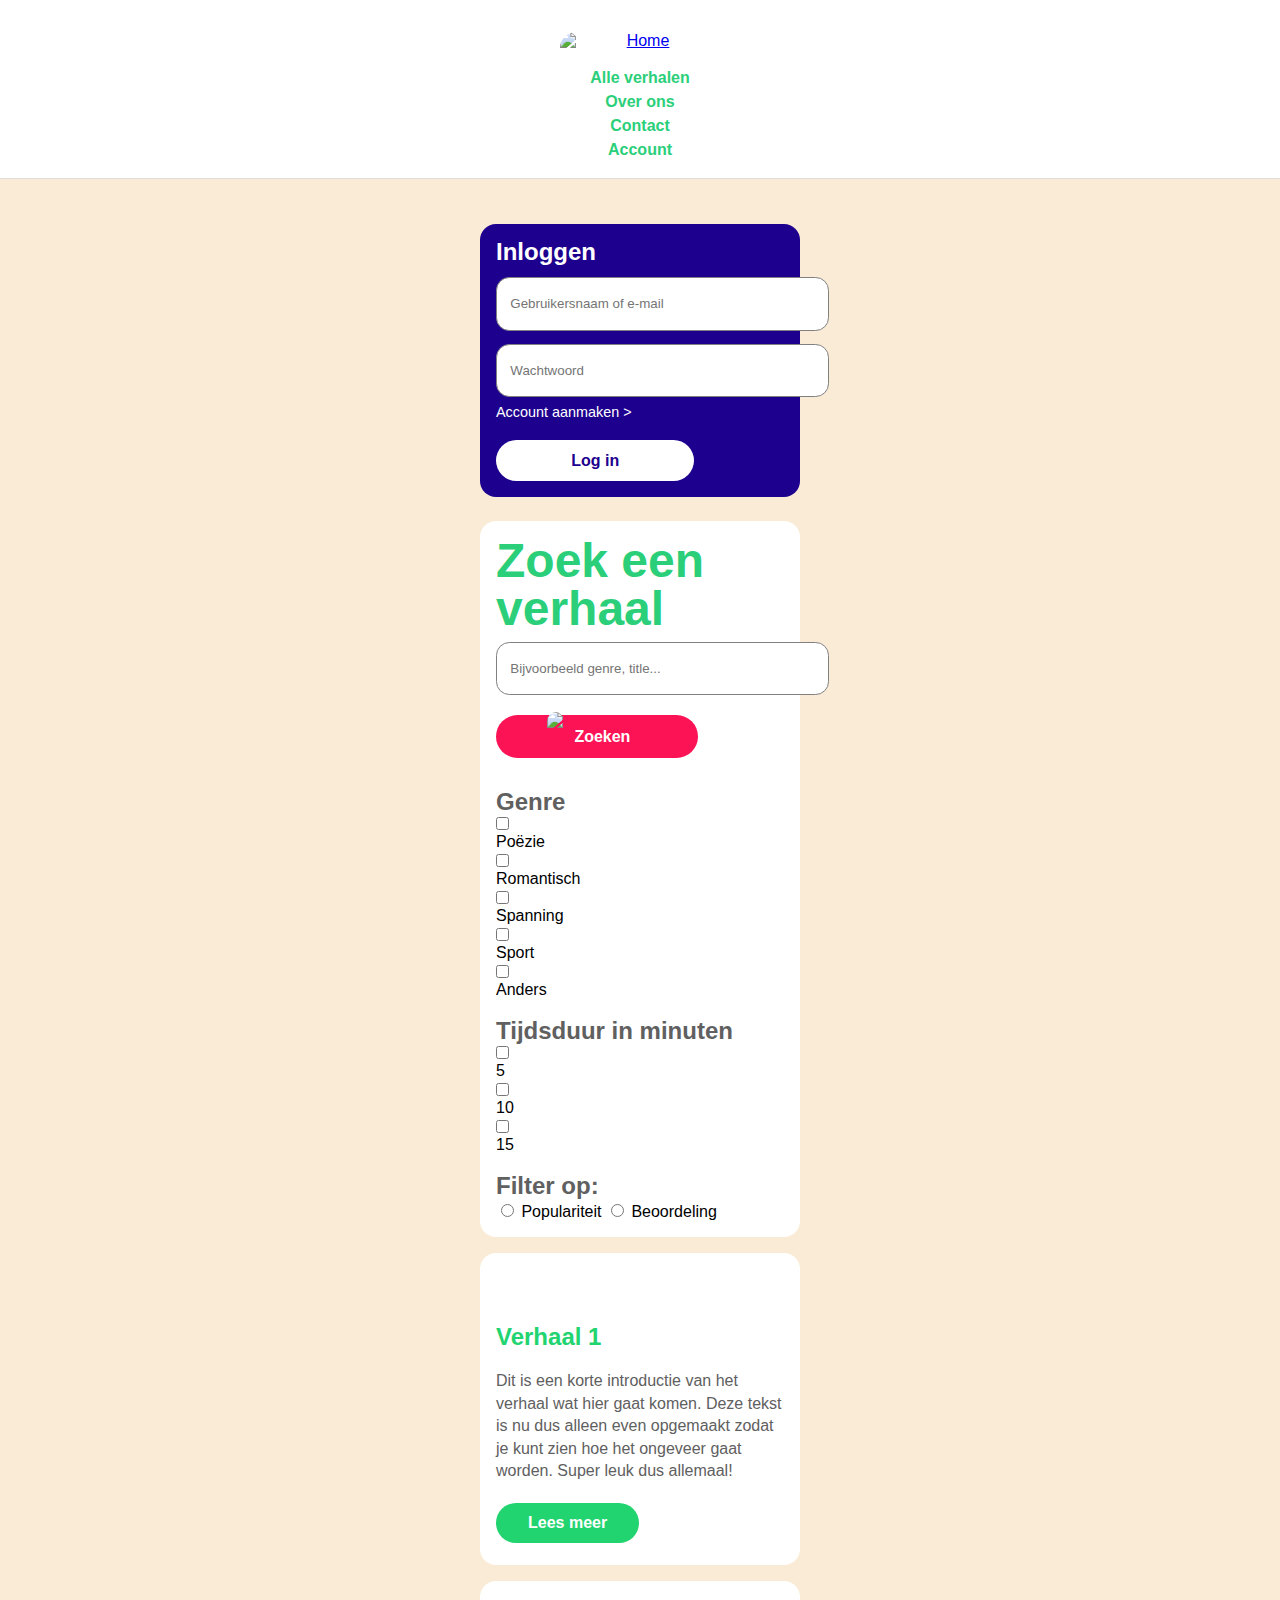
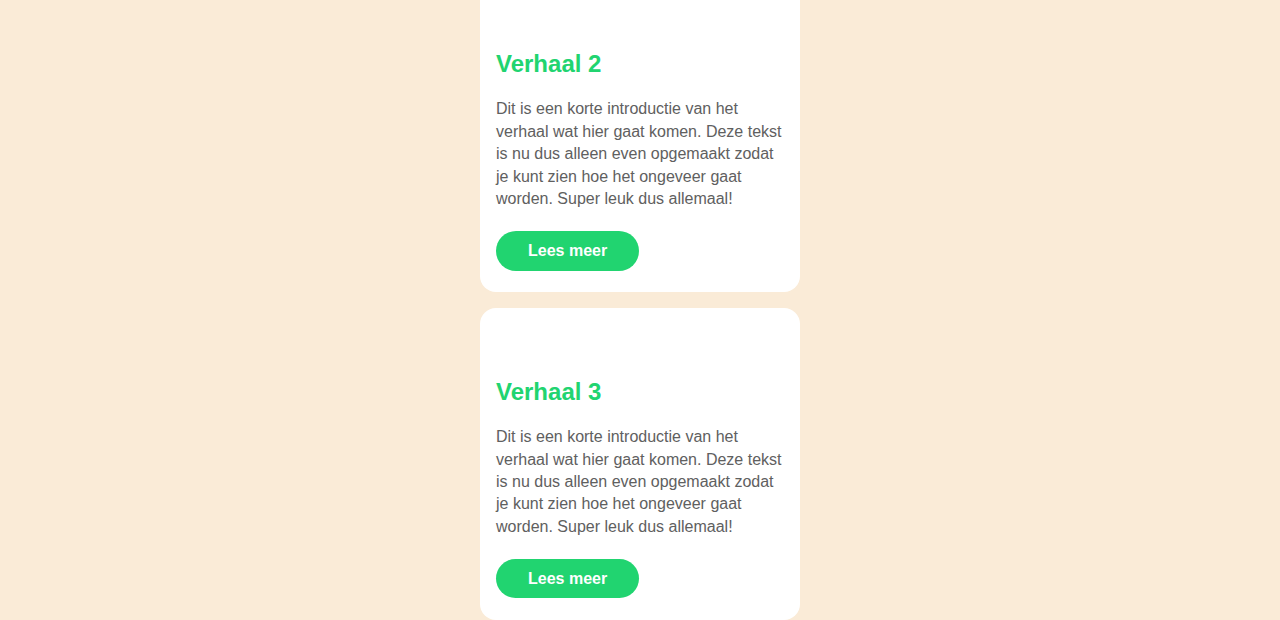
==== www/index.html @ 0d4629fc "Transavia verhalen" ====
<!DOCTYPE html>
<html lang="en">

<head>
    <meta charset="UTF-8">
    <meta name="viewport" content="width=device-width, initial-scale=1">
    <title>Home</title>
    <link rel="stylesheet" href="styles/style.css">
</head>

<body>

    <header>
        <nav>
            <ul>
                <a href="#"><img class=logo src="https://www.transavia.com/static/img/logos/transavia-logo.svg" alt="Home"></a>
                <li><a class=nav href="#">Alle verhalen</a></li>
                <li><a class=nav href="#">Over ons</a></li>
                <li><a class=nav href="#">Contact</a></li>
                <li><a class=nav href="#">Account</a></li>
            </ul>
        </nav>

        <form class=inloggen action="#">
            <label class=inloglabel for="gebruikersnaam">Inloggen
                <input class=gebruikersnaam type="text" placeholder="Gebruikersnaam of e-mail">
                <input class=wachtwoord type="password" placeholder="Wachtwoord">
                <a class=accountaanmaken href="">Account aanmaken ></a>
            </label>

            <button class="buttoninlog">Log in</button>
        </form>

        <form class=zoeken action="fake link">
            <label class=zoeklabel for="Zoeken">Zoek een verhaal
                <input class=search type="search" placeholder="Bijvoorbeeld genre, title...">
            </label>

            <button class=zoekbutton><img class="zoeklogo" src="http://www.clker.com/cliparts/n/U/H/1/H/u/search-icon-white-one-md.png" alt="zoeken">Zoeken</button>

            <h2 class=checkbox>Genre</h2>
            <input type="checkbox" name="tijdsduur" value="vijf"> Poëzie
            <input type="checkbox" name="tijdsduur" value="tien"> Romantisch
            <input type="checkbox" name="tijdsduur" value="vijftien"> Spanning
            <input type="checkbox" name="tijdsduur" value="vijftien"> Sport
            <input type="checkbox" name="tijdsduur" value="vijftien"> Anders

            <h2 class=checkbox>Tijdsduur in minuten</h2>
            <input type="checkbox" name="tijdsduur" value="vijf"> 5
            <input type="checkbox" name="tijdsduur" value="tien"> 10
            <input type="checkbox" name="tijdsduur" value="vijftien"> 15

            <h2 class=checkbox>Filter op:</h2>
            <input type="radio" name="populariteit" value="populariteit"> Populariteit
            <input type="radio" name="beoordeling" value="beoordeling"> Beoordeling
        </form>
    </header>

    <form>

    </form>


    <main>
        <section>
            <article class=article>

                <img src="https://www.vvvzeeland.nl/media/3367/berkenbosch.jpg?anchor=center&mode=crop&width=1200&height=800&rnd=131385671060000000&quality=90" alt="">

                <h2>Verhaal 1</h2>

                <p>Dit is een korte introductie van het verhaal wat hier gaat komen. Deze tekst is nu dus alleen even opgemaakt zodat je kunt zien hoe het ongeveer gaat worden. Super leuk dus allemaal!</p>

                <a class=leesmeer href="#">Lees meer</a>
            </article>

            <article class=article>
                <img src="https://www.vvvzeeland.nl/media/3367/berkenbosch.jpg?anchor=center&mode=crop&width=1200&height=800&rnd=131385671060000000&quality=90" alt="">

                <h2>Verhaal 2</h2>

                <p>Dit is een korte introductie van het verhaal wat hier gaat komen. Deze tekst is nu dus alleen even opgemaakt zodat je kunt zien hoe het ongeveer gaat worden. Super leuk dus allemaal!</p>

                <a class=leesmeer href="#">Lees meer</a>
            </article>

            <article class=article>
                <img src="https://www.vvvzeeland.nl/media/3367/berkenbosch.jpg?anchor=center&mode=crop&width=1200&height=800&rnd=131385671060000000&quality=90" alt="">

                <h2>Verhaal 3</h2>

                <p>Dit is een korte introductie van het verhaal wat hier gaat komen. Deze tekst is nu dus alleen even opgemaakt zodat je kunt zien hoe het ongeveer gaat worden. Super leuk dus allemaal!</p>

                <a class=leesmeer href="#">Lees meer</a>
            </article>
        </section>
    </main>


</body>

</html>
---- www/styles/style.css ----
body {
    background-color: antiquewhite;
    font-family: sans-serif;
    margin: 0;
    width: 100%;
}

nav {
    text-align: center;
    position: fixed;
    top: 0;
    left: 0;
    right: 0;
    background-color: white;
    padding-top: 1em;
    border-bottom-style: solid;
    border-bottom-color: #DCDCDC;
    border-bottom-width: 0.1em;
}

ul {
    padding: 0px;
}

li {
    list-style: none;
}

img.logo {
    width: 10em;
    display: block;
    margin: auto;
    margin-bottom: 1em
}

a.nav {
    font-family: sans-serif;
    text-decoration: none;
    font-weight: 700;
    font-size: 1em;
    line-height: 1.5em;
    color: #2bcf7a;
}

form.zoeken {
    margin-top: 1.5em;
    margin-left: auto;
    margin-right: auto;
    background-color: white;
    padding: 1em;
    border-radius: 1em;
    box-sizing: border-box;
    width: 20em;
    text-align: left;
}

input[type=search] {
    height: 4em;
    width: 25em;
    margin: auto;
    margin-bottom: 1.5em;
    border-radius: 1em;
    padding-left: 1em;
    border-style: solid;
    border-color: gray;
    border-width: thin;
}

.zoeklabel {
    display: block;
    text-align: left;
    font-size: 3em;
    font-weight: 700;
    color: #2bcf7a;
    line-height: 1em;
}

.zoeklogo {
    height: 1.2em;
    width: 1.2em;
    display: inline-block;
    margin-right: 0.5em;
    margin-bottom: -0.2em;
}

.zoekbutton {
    display: block;
    margin-bottom: 2em;
    padding: 0.8em 4.2em;
    border-radius: 99em;
    color: white;
    background-color: #FB1355;
    border-style: none;
    font-weight: 700;
    font-size: 1em;
}

.genrelabel {
    display: block;
    text-align: left;
    font-size: 1.5em;
    font-weight: 700;
    line-height: 1em;
    color: #606060;
}

select {
    display: block;
    height: 4em;
    width: 25em;
    margin-bottom: 2em;
    border-radius: 1em;
    border-style: solid;
    border-color: gray;
    border-width: thin;
    color: #606060;
    background-color: white;
}

.checkbox {
    text-align: left;
    font-size: 1.5em;
    font-weight: 700;
    line-height: 1em;
    color: #606060;
    margin-bottom: 0.1em;
}

input[type=checkbox] {
    color: 606060;
    font-size: 20em;
    font-weight: 100;
    display: block;
    margin-left: 0;
}

article.article {
    background-color: white;
    padding: 2em 1em;
    border-radius: 1em;
    width: 20em;
    box-sizing: border-box;
    margin-top: 1em;
    margin-left: auto;
    margin-right: auto;
}

h2 {
    color: #21d470;
}

p {
    margin-bottom: 2em;
    color: #606060;
    line-height: 1.4em;
}

a.leesmeer {
    background-color: #21d470;
    padding: 0.7em 2em;
    border-radius: 99px;
    text-decoration: none;
    color: white;
    font-weight: 700;
    border-bottom-color: aquamarine;
}

img {
    width: 100%;
    width: calc(100% + 2em);
    margin: -1em;
    margin-top: -2em;
    margin-bottom: 0em;
    border-top-left-radius: 1em;
    border-top-right-radius: 1em;
}

form.inloggen {
    margin-top: 14em;
    margin-left: auto;
    margin-right: auto;
    background-color: #1D008E;
    padding: 1em;
    border-radius: 1em;
    box-sizing: border-box;
    width: 20em;
    text-align: left;
}

.gebruikersnaam, .wachtwoord {
    height: 4em;
    width: 25em;
    border-style: solid;
    border-width: thin;
    border-radius: 1em;
    border-color: gray;
    padding-left: 1em;
    box-sizing: border-box;
    margin-top: 1em;
}

.inloglabel {
    display: block;
    text-align: left;
    font-size: 1.5em;
    font-weight: 700;
    color: white;
    line-height: 1em;
}

.buttoninlog {
    margin-top: 1em;
    display: block;
    padding: 0.7em 4.7em;
    border-radius: 99em;
    color: #1D008E;
    background-color: white;
    border-style: none;
    font-weight: 700;
    font-size: 1em;
}

.accountaanmaken {
    text-decoration: none;
    color: white;
    font-size: 0.6em;
    font-weight: 400;
}
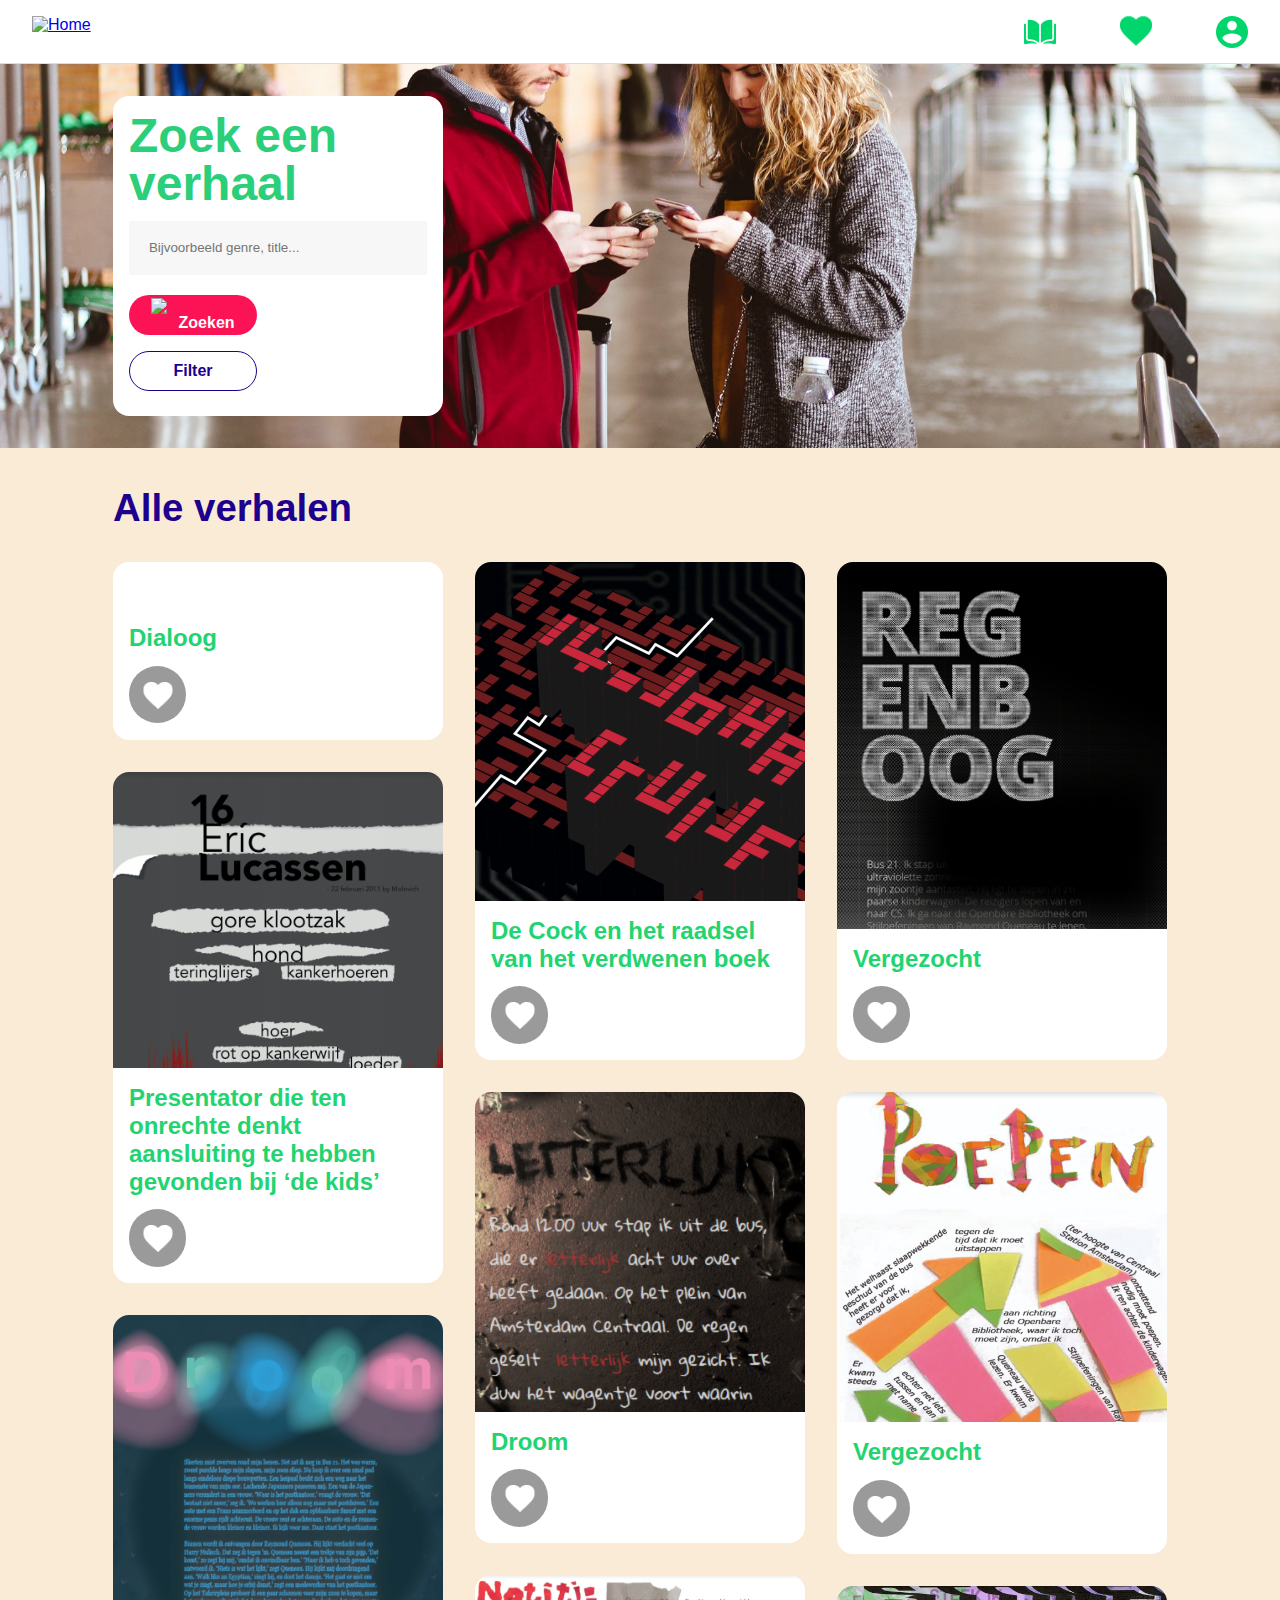
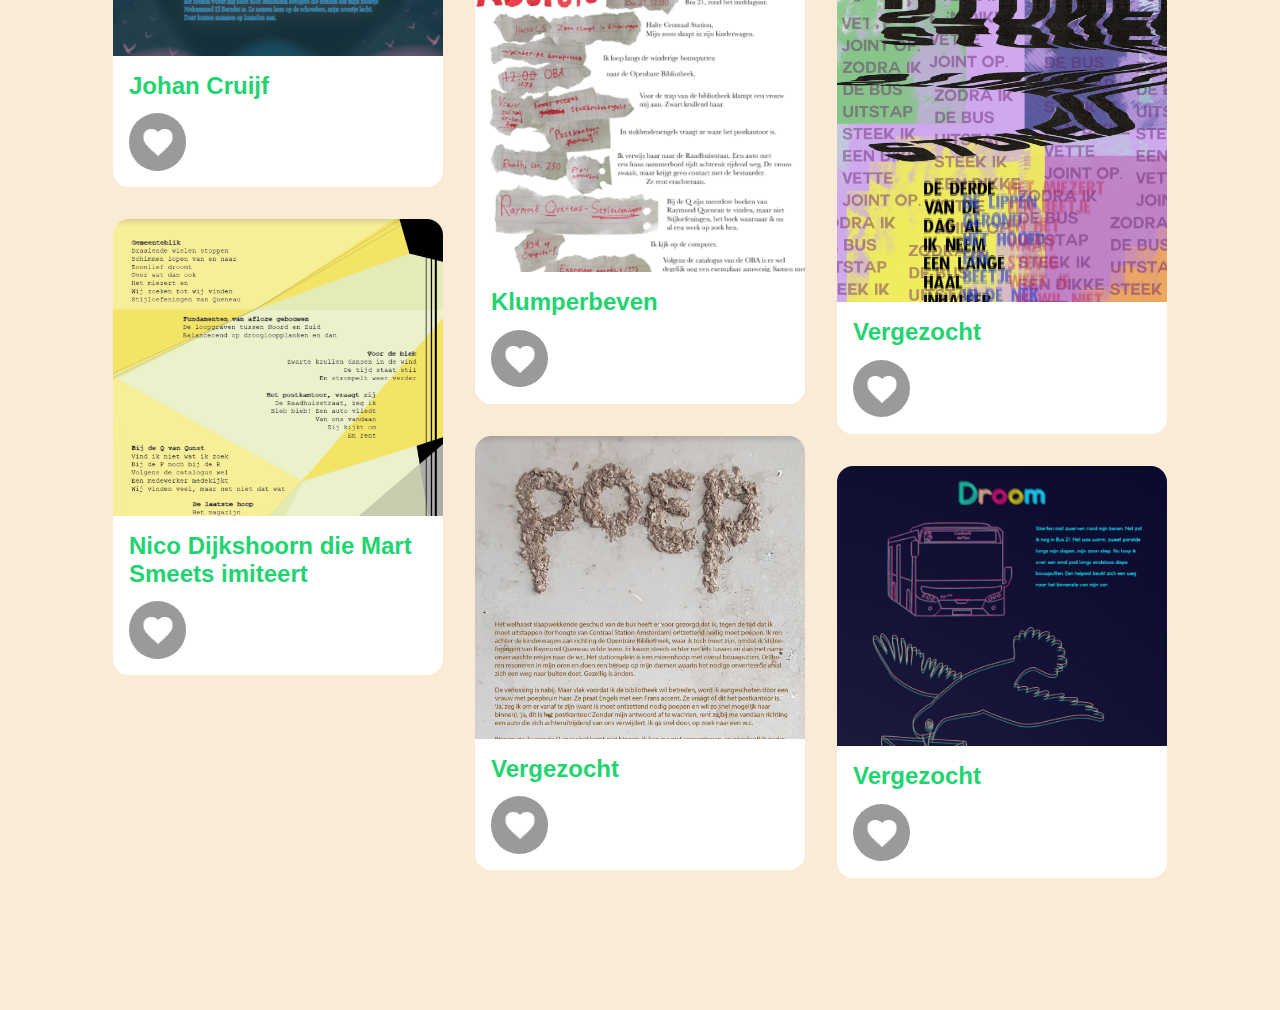
==== commit e36ff294: "Add files via upload" ====
--- a/www/index.html
+++ b/www/index.html
@@ -1,101 +1,206 @@
 <!DOCTYPE html>
-<html lang="en">
+<html lang="nl">
 
 <head>
-    <meta charset="UTF-8">
-    <meta name="viewport" content="width=device-width, initial-scale=1">
-    <title>Home</title>
-    <link rel="stylesheet" href="styles/style.css">
+  <meta charset="UTF-8">
+  <meta name="viewport" content="width=device-width, initial-scale=1">
+  <title>Home</title>
+  <link rel="stylesheet" href="styles/style.css">
 </head>
 
 <body>
 
-    <header>
-        <nav>
-            <ul>
-                <a href="#"><img class=logo src="https://www.transavia.com/static/img/logos/transavia-logo.svg" alt="Home"></a>
-                <li><a class=nav href="#">Alle verhalen</a></li>
-                <li><a class=nav href="#">Over ons</a></li>
-                <li><a class=nav href="#">Contact</a></li>
-                <li><a class=nav href="#">Account</a></li>
-            </ul>
-        </nav>
-
-        <form class=inloggen action="#">
-            <label class=inloglabel for="gebruikersnaam">Inloggen
-                <input class=gebruikersnaam type="text" placeholder="Gebruikersnaam of e-mail">
-                <input class=wachtwoord type="password" placeholder="Wachtwoord">
-                <a class=accountaanmaken href="">Account aanmaken ></a>
-            </label>
-
-            <button class="buttoninlog">Log in</button>
+  <header>
+    <nav>
+      <a href="index.html"><img src="https://www.transavia.com/static/img/logos/transavia-logo.svg" alt="Home"></a>
+
+      <ul>
+        <li><a href="index.html"><img src="images/Stories.svg" alt="verhalen"></a></li>
+        <li><a href="favorieten.html"><img src="images/Like.svg" alt="Like"></a></li>
+        <li><a href="inlog.html"><img src="images/Profile.svg" alt="Account"></a></li>
+      </ul>
+
+    </nav>
+
+    <div>
+      <a href="index.html"><img src="https://www.transavia.com/static/img/logos/transavia-logo.svg" alt="Home"></a>
+    </div>
+
+    <div class="banner">
+      <div class="container">
+        <form class=zoeken action="">
+          <fieldset>
+            <legend>Verhaal zoeken</legend>
+            <label for="search">Zoek een verhaal</label>
+            <input type="search" placeholder="Bijvoorbeeld genre, title...">
+            <button><img src="http://www.clker.com/cliparts/n/U/H/1/H/u/search-icon-white-one-md.png" alt="zoeken">Zoeken</button>
+          </fieldset>
+
+          <button type="button">Filter</button>
         </form>
 
-        <form class=zoeken action="fake link">
-            <label class=zoeklabel for="Zoeken">Zoek een verhaal
-                <input class=search type="search" placeholder="Bijvoorbeeld genre, title...">
-            </label>
-
-            <button class=zoekbutton><img class="zoeklogo" src="http://www.clker.com/cliparts/n/U/H/1/H/u/search-icon-white-one-md.png" alt="zoeken">Zoeken</button>
-
-            <h2 class=checkbox>Genre</h2>
-            <input type="checkbox" name="tijdsduur" value="vijf"> Poëzie
-            <input type="checkbox" name="tijdsduur" value="tien"> Romantisch
-            <input type="checkbox" name="tijdsduur" value="vijftien"> Spanning
-            <input type="checkbox" name="tijdsduur" value="vijftien"> Sport
-            <input type="checkbox" name="tijdsduur" value="vijftien"> Anders
-
-            <h2 class=checkbox>Tijdsduur in minuten</h2>
-            <input type="checkbox" name="tijdsduur" value="vijf"> 5
-            <input type="checkbox" name="tijdsduur" value="tien"> 10
-            <input type="checkbox" name="tijdsduur" value="vijftien"> 15
-
-            <h2 class=checkbox>Filter op:</h2>
-            <input type="radio" name="populariteit" value="populariteit"> Populariteit
-            <input type="radio" name="beoordeling" value="beoordeling"> Beoordeling
+
+        <form action="">
+          <fieldset>
+            <legend>Sorteer op</legend>
+            <label><input type="radio" name="sorteer" value="populariteit"> Populariteit</label>
+            <label><input type="radio" name="sorteer" value="beoordeling"> Beoordeling</label>
+          </fieldset>
+
+
+          <fieldset>
+            <legend>Genre</legend>
+            <label><input type="checkbox" name="poezie" value=""> Poëzie</label>
+            <label><input type="checkbox" name="romantisch" value=""> Romantisch</label>
+            <label><input type="checkbox" name="spanning" value=""> Spanning</label>
+            <label><input type="checkbox" name="sport" value=""> Sport</label>
+          </fieldset>
+
+
+          <fieldset>
+            <legend>Leesduur</legend>
+            <label><input type="checkbox" name="tijdsduur" value="5"> 5</label>
+            <label><input type="checkbox" name="tijdsduur" value="10"> 10</label>
+            <label><input type="checkbox" name="tijdsduur" value="15"> 15</label>
+          </fieldset>
         </form>
-    </header>
-
-    <form>
-
-    </form>
-
-
-    <main>
-        <section>
-            <article class=article>
-
-                <img src="https://www.vvvzeeland.nl/media/3367/berkenbosch.jpg?anchor=center&mode=crop&width=1200&height=800&rnd=131385671060000000&quality=90" alt="">
-
-                <h2>Verhaal 1</h2>
-
-                <p>Dit is een korte introductie van het verhaal wat hier gaat komen. Deze tekst is nu dus alleen even opgemaakt zodat je kunt zien hoe het ongeveer gaat worden. Super leuk dus allemaal!</p>
-
-                <a class=leesmeer href="#">Lees meer</a>
-            </article>
-
-            <article class=article>
-                <img src="https://www.vvvzeeland.nl/media/3367/berkenbosch.jpg?anchor=center&mode=crop&width=1200&height=800&rnd=131385671060000000&quality=90" alt="">
-
-                <h2>Verhaal 2</h2>
-
-                <p>Dit is een korte introductie van het verhaal wat hier gaat komen. Deze tekst is nu dus alleen even opgemaakt zodat je kunt zien hoe het ongeveer gaat worden. Super leuk dus allemaal!</p>
-
-                <a class=leesmeer href="#">Lees meer</a>
-            </article>
-
-            <article class=article>
-                <img src="https://www.vvvzeeland.nl/media/3367/berkenbosch.jpg?anchor=center&mode=crop&width=1200&height=800&rnd=131385671060000000&quality=90" alt="">
-
-                <h2>Verhaal 3</h2>
-
-                <p>Dit is een korte introductie van het verhaal wat hier gaat komen. Deze tekst is nu dus alleen even opgemaakt zodat je kunt zien hoe het ongeveer gaat worden. Super leuk dus allemaal!</p>
-
-                <a class=leesmeer href="#">Lees meer</a>
-            </article>
-        </section>
-    </main>
-
+      </div>
+    </div>
+  </header>
+
+  <div class="uitgelicht">
+
+  </div>
+
+
+  <div class="container">
+    <h1>Alle verhalen</h1>
+  </div>
+
+  <main>
+    <article>
+      <img src="images/Dialoog.png" alt="">
+
+      <h2>Dialoog</h2>
+
+      <button type="button"><img src="images/heart.png"></button>
+
+      <a href="verhaal.html"></a>
+    </article>
+
+    <article>
+      <img src="images/ericlucassen.png" alt="">
+
+      <h2>Presentator die ten onrechte denkt aansluiting te hebben gevonden bij ‘de kids’</h2>
+
+      <button type="button"><img src="images/heart.png"></button>
+
+      <a href="verhaal.html"></a>
+    </article>
+
+    <article>
+      <img src="images/Droom.png" alt="">
+
+      <h2>Johan Cruijf</h2>
+
+      <button type="button"><img src="images/heart.png"></button>
+
+      <a href="verhaal.html"></a>
+    </article>
+
+    <article>
+      <img src="images/gemeenteblik.png" alt="">
+
+      <h2>Nico Dijkshoorn die Mart Smeets imiteert</h2>
+
+      <button type="button"><img src="images/heart.png"></button>
+
+      <a href="verhaal.html"></a>
+    </article>
+
+    <article>
+      <img src="images/johancruijf.png" alt="">
+
+      <h2>De Cock en het raadsel van het verdwenen boek</h2>
+
+      <button type="button"><img src="images/heart.png"></button>
+
+      <a href="verhaal.html"></a>
+    </article>
+
+    <article>
+      <img src="images/letterlijk.png" alt="">
+
+      <h2>Droom</h2>
+
+      <button type="button"><img src="images/heart.png"></button>
+
+      <a href="verhaal.html"></a>
+    </article>
+
+    <article>
+      <img src="images/Notitie.png" alt="">
+
+      <h2>Klumperbeven</h2>
+
+      <button type="button"><img src="images/heart.png"></button>
+
+      <a href="verhaal.html"></a>
+    </article>
+
+    <article>
+      <img src="images/poep.png" alt="">
+
+      <h2>Vergezocht</h2>
+
+      <button type="button"><img src="images/heart.png"></button>
+
+      <a href="verhaal.html"></a>
+    </article>
+
+    <article>
+      <img src="images/regenboog.png" alt="">
+
+      <h2>Vergezocht</h2>
+
+      <button type="button"><img src="images/heart.png"></button>
+
+      <a href="verhaal.html"></a>
+    </article>
+
+    <article>
+      <img src="images/poepen.png" alt="">
+
+      <h2>Vergezocht</h2>
+
+      <button type="button"><img src="images/heart.png"></button>
+
+      <a href="verhaal.html"></a>
+    </article>
+
+    <article>
+      <img src="images/stoned.png" alt="">
+
+      <h2>Vergezocht</h2>
+
+      <button type="button"><img src="images/heart.png"></button>
+
+      <a href="verhaal.html"></a>
+    </article>
+
+    <article>
+      <img src="images/dromen.png" alt="">
+
+      <h2>Vergezocht</h2>
+
+      <button type="button"><img src="images/heart.png"></button>
+
+      <a href="verhaal.html"></a>
+    </article>
+  </main>
+
+
+  <script src="script/script.js"></script>
 
 </body>
 
--- a/www/styles/style.css
+++ b/www/styles/style.css
@@ -1,229 +1,772 @@
+* {
+  box-sizing: border-box;
+  margin: 0;
+  padding: 0;
+}
+
 body {
-    background-color: antiquewhite;
-    font-family: sans-serif;
-    margin: 0;
-    width: 100%;
-}
-
+  background-color: antiquewhite;
+  font-family: sans-serif;
+  margin: 0;
+  width: 100%;
+}
+
+/*NAVIGATIE*/
 nav {
-    text-align: center;
-    position: fixed;
-    top: 0;
-    left: 0;
-    right: 0;
+  position: fixed;
+  display: flex;
+  left: 0;
+  right: 0;
+  top: 0;
+  background-color: white;
+  padding-top: 1em;
+  padding-left: 1em;
+  padding-right: 1em;
+  border-bottom-style: solid;
+  border-bottom-color: #DCDCDC;
+  border-bottom-width: 0.1em;
+  justify-content: flex-start;
+  height: 4em;
+  z-index: 1;
+  /*item on top*/
+  overflow: hidden;
+}
+
+nav+div {
+  display: none;
+  /*Only visable on mobile display*/
+}
+
+ul {
+  margin-left: auto;
+  margin-right: 1em;
+  display: flex;
+  justify-content: flex-end;
+  height: 2.5em;
+}
+
+li {
+  list-style: none;
+  border-radius: none;
+  margin-left: 3em;
+}
+
+li img {
+  width: 2em;
+}
+
+li:active {
+  transform: translateY(-5.4em);
+}
+
+li:hover {
+  transform: translateY(-5.4em);
+}
+
+nav a {
+  margin-left: 1em;
+  min-width: 9em;
+}
+
+/*CONTAINER LOG IN FORMULIER EN ZOEK FORMULIER*/
+.container {
+  margin: auto;
+  display: flex;
+  flex-flow: row wrap;
+  justify-content: flex-start;
+  width: 65.876em;
+}
+
+.banner {
+  background: url('../images/adult-airport-apparel-993607.jpg') no-repeat;
+  background-size: 100%;
+  background-position: center;
+  height: 28em;
+}
+
+/*LOG IN FORMULIER*/
+form.inloggen {
+  margin-top: 6em;
+  background-color: #1D008E;
+  padding: 1em;
+  border-radius: 1em;
+  box-sizing: border-box;
+  width: 20.625em;
+  text-align: left;
+  margin-left: 1em;
+  margin-right: 1em;
+}
+
+form.inloggen input[type=text],
+form.inloggen input[type=password] {
+  height: 4em;
+  width: 25em;
+  border-style: solid;
+  border-width: thin;
+  border-radius: 1em;
+  border-color: gray;
+  padding-left: 1em;
+  box-sizing: border-box;
+}
+
+form.inloggen label {
+  text-align: left;
+  font-size: 0.75em;
+  color: white;
+  padding: none;
+}
+
+form.inloggen button {
+  margin-top: 1em;
+  display: block;
+  padding: 0.7em 4.7em;
+  border-radius: 99em;
+  color: #1D008E;
+  background-color: white;
+  border-style: none;
+  font-weight: 700;
+  font-size: 1em;
+  transition: 0.4s;
+}
+
+form.inloggen button:hover {
+  transform: scale(1.07);
+  transition: 0.4s;
+}
+
+form.inloggen a {
+  text-decoration: none;
+  color: white;
+  font-size: 0.75em;
+  font-weight: 400;
+}
+
+form.inloggen h2 {
+  color: white;
+  margin-bottom: 0.5em;
+}
+
+input:required:invalid {
+  outline-color: #FB1355;
+  outline-width: 1em;
+}
+
+input:required:valid {
+  outline-color: #00D66C;
+  outline-width: 1em;
+}
+
+input:focus {
+  transform: scale(1.02);
+}
+
+input[type=password] {
+  margin-bottom: 1em;
+}
+
+/*ACCOUNT AANMAKEN LINK*/
+form.inloggen+a {
+  margin-top: 6em;
+  margin-left: 1em;
+  padding: 1em;
+  background-color: #00D66C;
+  width: 20.625em;
+  height: 5em;
+  color: white;
+  border-radius: 1em;
+  text-decoration: none;
+  font-weight: 700;
+}
+
+/*ACCOUNT AANMAKEN -> PAGINA*/
+form.aanmaken {
+  margin-top: 6em;
+  background-color: #00D66C;
+  padding: 1em;
+  border-radius: 1em;
+  box-sizing: border-box;
+  width: 20.625em;
+  text-align: left;
+  margin-left: 1em;
+  overflow: hidden;
+}
+
+form.aanmaken input[type=text],
+form.aanmaken input[type=password],
+form.aanmaken input[type=email] {
+  height: 4em;
+  width: 100%;
+  border-style: solid;
+  border-width: thin;
+  border-radius: 1em;
+  border-color: gray;
+  padding-left: 1em;
+  box-sizing: border-box;
+  margin-bottom: 1em;
+}
+
+form.aanmaken label {
+  text-align: left;
+  font-size: 0.75em;
+  color: white;
+  padding: none;
+}
+
+form.aanmaken button {
+  margin-top: 1em;
+  border-radius: 99em;
+  color: #00D66C;
+  background-color: white;
+  border-style: none;
+  font-weight: 700;
+  font-size: 1em;
+  transition: 0.4s;
+}
+
+form.aanmaken button:hover {
+  transform: scale(1.07);
+  transition: 0.4s;
+  background-color: white;
+  color: #00D66C;
+}
+
+form.aanmaken h2 {
+  color: white;
+  margin-bottom: 0.5em;
+}
+
+/*ZOEK FORMULIER*/
+form.zoeken {
+  margin-top: 6em;
+  margin-right: 2em;
+  background-color: white;
+  padding: 1em;
+  border-radius: 1em;
+  box-sizing: border-box;
+  width: 20.625em;
+  height: 20em;
+  text-align: left;
+  overflow: hidden;
+}
+
+input[type=search] {
+  height: 4em;
+  width: 100%;
+  margin-top: 1em;
+  margin-bottom: 1.5em;
+  border: none;
+  padding-left: 1.5em;
+  transition: 0.6s;
+  background-color: #F7F7F7;
+}
+
+input[type=search]:focus {
+  background-color: #F7F7F7;
+  margin-left: -1.5em;
+  width: calc(100% + 3em);
+  border: none;
+  outline: none;
+  height: 6em;
+  transition: 0.6s;
+  padding-left: 2em;
+}
+
+fieldset {
+  border: none;
+}
+
+legend {
+  display: none;
+}
+
+fieldset>label {
+  text-align: left;
+  font-size: 3em;
+  font-weight: 700;
+  color: #2bcf7a;
+  line-height: 1em;
+}
+
+fieldset button>img {
+  height: 1.2em;
+  width: 1.2em;
+  display: inline-block;
+  margin-right: 0.5em;
+  margin-bottom: -0.2em;
+}
+
+fieldset>button {
+  margin-bottom: 1em;
+  height: 2.5em;
+  border-radius: 99em;
+  color: white;
+  background-color: #FB1355;
+  border-style: none;
+  font-weight: 700;
+  font-size: 1em;
+  width: 8em;
+  cursor: pointer;
+}
+
+fieldset>button:active {
+  transform: translateY(0.1em);
+}
+
+fieldset>button:focus {
+  outline: none;
+}
+
+fieldset>button:hover {
+  background-color: #FF658E;
+}
+
+fieldset+button {
+  background-color: white;
+  height: 2.5em;
+  border-radius: 99em;
+  color: #1D008E;
+  font-weight: 700;
+  font-size: 1em;
+  width: 8em;
+  border: 0.1em solid;
+  border-color: #1D008E;
+  cursor: pointer;
+}
+
+fieldset+button:active {
+  transform: translateY(0.1em);
+}
+
+fieldset+button:focus {
+  outline: none;
+}
+
+fieldset+button:hover {
+  background-color: #5E40B8;
+  color: white;
+  border: none;
+}
+
+.show {
+  margin-top: 6em;
+  visibility: visible;
+}
+
+.showbutton {
+  background-color: #1D008E;
+  color: white;
+}
+
+/*FILTER*/
+form+form {
+  visibility: hidden;
+  background-color: #1D008E;
+  padding: 1em;
+  border-radius: 1em;
+  box-sizing: border-box;
+  width: 43.25em;
+  height: 10em;
+  text-align: left;
+  color: white;
+  margin-top: -20em;
+  transition: all 0.5s cubic-bezier(1, .01, .35, 1);
+  display: flex;
+}
+
+form+form fieldset {
+  justify-content: space-around;
+  width: 100%;
+}
+
+form+form label {
+  font-size: 1em;
+  font-weight: 500;
+  color: white;
+  display: flex;
+  margin-bottom: 0.2em;
+}
+
+form+form legend {
+  display: flex;
+  font-size: 1.25em;
+  font-weight: 700;
+  margin-bottom: 0.2em;
+}
+
+form+form input {
+  cursor: pointer;
+  margin-right: 0.5em;
+}
+
+/*VERHALEN*/
+h1 {
+  font-size: 2.4em;
+  color: #1D008E;
+  margin-top: 1em;
+}
+
+main {
+  margin: 0 auto;
+  width: 67.876em;
+  height: 130em;
+  display: flex;
+  justify-content: flex-start;
+  flex-flow: column wrap;
+  align-items: flex-start;
+}
+
+article {
+  position: relative;
+  background-color: white;
+  padding: 2em 1em 0em 1em;
+  border-radius: 1em;
+  width: 20.625em;
+  margin-top: 2em;
+  margin-left: 1em;
+  margin-right: 1em;
+  transition: 0.4s;
+}
+
+article:hover {
+  transform: scale(1.03);
+  transition: 0.4s;
+}
+
+article h2 {
+  color: #21d470;
+  margin-top: 0.5em;
+}
+
+article>a {
+  /* BRON: https://codepen.io/anon/pen/PVoaOe Maakt het hele article clickable*/
+  position: absolute;
+  width: 100%;
+  height: 80%;
+  top: 0;
+  left: 0;
+  text-decoration: none;
+  /* raises anchor tag above everything else in div */
+  background-color: white;
+  /*workaround to make clickable in IE */
+  opacity: 0;
+  /*workaround to make clickable in IE */
+  filter: alpha(opacity=0);
+  /*workaround to make clickable in IE */
+}
+
+article button {
+  height: 4.3em;
+  width: 4.3em;
+  margin-top: 1em;
+  background-color: #9A9A9A;
+  border-radius: 99em;
+  padding-top: 1.25em;
+  transition: 0.4s;
+  border: none;
+  cursor: pointer;
+}
+
+article button:focus {
+  outline: none;
+}
+
+article button>img {
+  transform: scale(0.35);
+}
+
+article button:hover {
+  transform: scale(1.07);
+  transition: 0.4s;
+  background-color: #FB1355;
+}
+
+article img {
+  width: calc(100% + 2em);
+  margin: -1em;
+  margin-top: -2em;
+  margin-bottom: 0em;
+  border-top-left-radius: 1em;
+  border-top-right-radius: 1em;
+}
+
+.starthartje {
+  background-color: #FB1355;
+}
+
+.start {
+  margin-top: 4em;
+  position: fixed;
+  width: 100%;
+  transition: 1s;
+  z-index: 1;
+}
+
+/*verhaal pagina*/
+.verhaal {
+  background: url('../images/desktop.jpg') no-repeat;
+  background-size: 100%;
+  background-position: top;
+  height: 60em;
+  max-width: 65.876em;
+  margin: 0 auto;
+}
+
+.verhaal_achtergrond {
+  background-color: white;
+}
+
+/*download pagina*/
+.download {
+  display: flex;
+  justify-content: flex-end;
+  align-items: center;
+  margin-top: 4em;
+  width: 100%;
+  height: 6em;
+  background-color: #1D008E;
+}
+
+.download button {
+  height: 4.3em;
+  width: 4.3em;
+  margin-right: 3em;
+  margin-left: 2em;
+  background-color: #FB1355;
+  border-radius: 99em;
+  transition: 0.4s;
+  border: none;
+  cursor: pointer;
+}
+
+.download button:focus {
+  outline: none;
+}
+
+.download button>img {
+  transform: scale(0.7);
+}
+
+.download button:hover {
+  transform: scale(1.07);
+  transition: 0.4s;
+}
+
+.download p {
+  color: antiquewhite;
+  font-weight: 700;
+}
+
+.changebutton {
+  background-color: #00D66C;
+  margin-top: -73em;
+}
+
+.greenbar {
+  background-color: #00D66C;
+  height: 56em;
+}
+
+.movearticle {
+  margin-top: -48em;
+  height: 27em;
+}
+
+.changep {
+  margin-top: -50em;
+}
+
+/*responsive*/
+@media (max-width: 67.876em) {
+  .container {
+    width: 43.25em;
+    margin: auto;
+  }
+
+  form.zoeken {
+    margin-left: 0em;
+  }
+
+  form+form {
+    width: 20.625em;
+    flex-direction: column;
+    height: 20em;
+    margin-top: 6em;
+  }
+
+  form+form fieldset {
+    justify-content: space-between;
+    margin-bottom: 1em;
+  }
+
+  header+div {
+    justify-content: center;
+  }
+
+  main {
+    justify-content: flex-start;
+    width: 45.25em;
+    height: 190em;
+  }
+
+  form+form {
+    margin-top: -20em;
+  }
+
+  form.inloggen+a {
+    margin-top: 2em;
+  }
+
+  .verhaal {
+    background: url('../images/tablet.jpg') no-repeat;
+    background-size: 100%;
+    background-position: top;
+    height: 60em;
+    max-width: 43.25em;
+    margin: 0 auto;
+  }
+}
+
+@media (max-width: 45em) {
+  .container {
+    width: 20.625em;
+    margin: auto;
+  }
+
+  nav+div {
+    display: flex;
     background-color: white;
-    padding-top: 1em;
+    padding: 1em;
     border-bottom-style: solid;
     border-bottom-color: #DCDCDC;
     border-bottom-width: 0.1em;
-}
-
-ul {
-    padding: 0px;
-}
-
-li {
-    list-style: none;
-}
-
-img.logo {
-    width: 10em;
-    display: block;
-    margin: auto;
-    margin-bottom: 1em
-}
-
-a.nav {
-    font-family: sans-serif;
-    text-decoration: none;
-    font-weight: 700;
-    font-size: 1em;
-    line-height: 1.5em;
-    color: #2bcf7a;
-}
-
-form.zoeken {
+    height: 4em;
+    position: relative;
+  }
+
+  nav+div img {
+    margin-top: 0em;
+    transform: scale(0.9);
+  }
+
+  nav {
+    top: auto;
+    bottom: 0;
+    left: 0;
+    right: 0;
+    position: fixed;
+    overflow: hidden;
+    border-top-style: solid;
+    border-top-color: #DCDCDC;
+    border-top-width: 0.1em;
+    border-bottom: none;
+    padding-left: 0;
+    padding-right: 0;
+    display: flex;
+    justify-content: center;
+    z-index: 1;
+  }
+
+  nav>a {
+    display: none;
+  }
+
+  nav>ul {
+    margin-left: 0;
+    margin-right: 0;
+    display: flex;
+    justify-content: space-around;
+    width: 100%;
+  }
+
+  li img {
+    margin-left: 0;
+    margin-right: 0;
+  }
+
+  li {
+    margin-left: 0;
+  }
+
+  li:active {
+    transform: translateY(-5.4em);
+  }
+
+  li:hover {
+    transform: translateY(-5.4em);
+  }
+
+  main {
+    flex-direction: column;
+    width: 22.625em;
+    height: 365em;
+  }
+
+  article:hover {
+    transform: none;
+  }
+
+  form.zoeken {
+    margin-top: 2em;
+    margin-left: 0em;
+    margin-right: 0em;
+  }
+
+  form+form {
+    width: 20.625em;
+    flex-direction: column;
+    height: 23em;
+    margin-top: -47em;
+    z-index: 1;
+  }
+
+  .show {
     margin-top: 1.5em;
-    margin-left: auto;
-    margin-right: auto;
-    background-color: white;
-    padding: 1em;
-    border-radius: 1em;
-    box-sizing: border-box;
-    width: 20em;
-    text-align: left;
-}
-
-input[type=search] {
-    height: 4em;
-    width: 25em;
-    margin: auto;
-    margin-bottom: 1.5em;
-    border-radius: 1em;
-    padding-left: 1em;
-    border-style: solid;
-    border-color: gray;
-    border-width: thin;
-}
-
-.zoeklabel {
-    display: block;
-    text-align: left;
-    font-size: 3em;
-    font-weight: 700;
-    color: #2bcf7a;
-    line-height: 1em;
-}
-
-.zoeklogo {
-    height: 1.2em;
-    width: 1.2em;
-    display: inline-block;
-    margin-right: 0.5em;
-    margin-bottom: -0.2em;
-}
-
-.zoekbutton {
-    display: block;
-    margin-bottom: 2em;
-    padding: 0.8em 4.2em;
-    border-radius: 99em;
-    color: white;
-    background-color: #FB1355;
-    border-style: none;
-    font-weight: 700;
-    font-size: 1em;
-}
-
-.genrelabel {
-    display: block;
-    text-align: left;
-    font-size: 1.5em;
-    font-weight: 700;
-    line-height: 1em;
-    color: #606060;
-}
-
-select {
-    display: block;
-    height: 4em;
-    width: 25em;
-    margin-bottom: 2em;
-    border-radius: 1em;
-    border-style: solid;
-    border-color: gray;
-    border-width: thin;
-    color: #606060;
-    background-color: white;
-}
-
-.checkbox {
-    text-align: left;
-    font-size: 1.5em;
-    font-weight: 700;
-    line-height: 1em;
-    color: #606060;
-    margin-bottom: 0.1em;
-}
-
-input[type=checkbox] {
-    color: 606060;
-    font-size: 20em;
-    font-weight: 100;
-    display: block;
+  }
+
+  form+form fieldset {
+    justify-content: space-between;
+    margin-bottom: 1em;
+  }
+
+  form.inloggen {
+    margin-top: 2em;
+    margin-left: 0em;
+    margin-right: 0em;
+  }
+
+  .banner {
+    background: url('../images/adult-airport-apparel-993607.jpg') no-repeat;
+    background-position: center;
+    height: 24em;
+  }
+
+  form.inloggen+a {
+    margin-top: 2em;
+    margin-left: 0em;
+    margin-right: 0em;
+  }
+
+  .verhaal {
+    background: url('../images/mobiel.jpg') no-repeat;
+    background-size: 100%;
+    background-position: top;
+    height: 60em;
+    max-width: 22.625em;
+    margin: 0 auto;
+  }
+
+  form.aanmaken {
     margin-left: 0;
-}
-
-article.article {
-    background-color: white;
-    padding: 2em 1em;
-    border-radius: 1em;
-    width: 20em;
-    box-sizing: border-box;
-    margin-top: 1em;
-    margin-left: auto;
-    margin-right: auto;
-}
-
-h2 {
-    color: #21d470;
-}
-
-p {
-    margin-bottom: 2em;
-    color: #606060;
-    line-height: 1.4em;
-}
-
-a.leesmeer {
-    background-color: #21d470;
-    padding: 0.7em 2em;
-    border-radius: 99px;
-    text-decoration: none;
-    color: white;
-    font-weight: 700;
-    border-bottom-color: aquamarine;
-}
-
-img {
-    width: 100%;
-    width: calc(100% + 2em);
-    margin: -1em;
-    margin-top: -2em;
-    margin-bottom: 0em;
-    border-top-left-radius: 1em;
-    border-top-right-radius: 1em;
-}
-
-form.inloggen {
-    margin-top: 14em;
-    margin-left: auto;
-    margin-right: auto;
-    background-color: #1D008E;
-    padding: 1em;
-    border-radius: 1em;
-    box-sizing: border-box;
-    width: 20em;
-    text-align: left;
-}
-
-.gebruikersnaam, .wachtwoord {
-    height: 4em;
-    width: 25em;
-    border-style: solid;
-    border-width: thin;
-    border-radius: 1em;
-    border-color: gray;
-    padding-left: 1em;
-    box-sizing: border-box;
-    margin-top: 1em;
-}
-
-.inloglabel {
-    display: block;
-    text-align: left;
-    font-size: 1.5em;
-    font-weight: 700;
-    color: white;
-    line-height: 1em;
-}
-
-.buttoninlog {
-    margin-top: 1em;
-    display: block;
-    padding: 0.7em 4.7em;
-    border-radius: 99em;
-    color: #1D008E;
-    background-color: white;
-    border-style: none;
-    font-weight: 700;
-    font-size: 1em;
-}
-
-.accountaanmaken {
-    text-decoration: none;
-    color: white;
-    font-size: 0.6em;
-    font-weight: 400;
-}
-
+    margin-right: 0;
+    margin-top: 2em;
+  }
+
+  .download {
+    margin-top: 0em;
+  }
+
+  .container article {
+    margin-right: 0em;
+    margin-left: 0em;
+  }
+}
